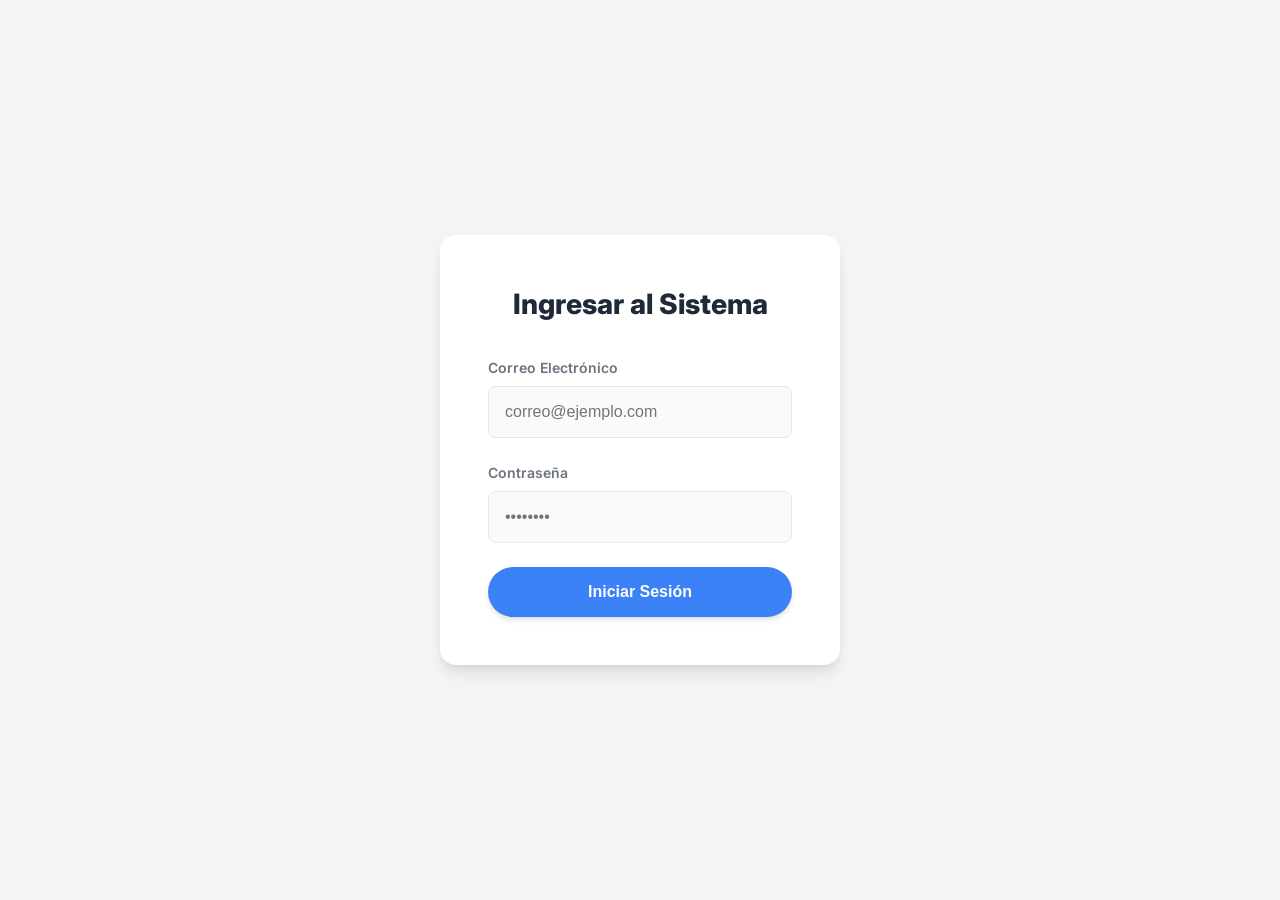
==== crm-swing-app/target/classes/public/index.html @ a5c7b8c0 "feat: initialize project structure with core UI styles, layout, and base application files" ====
<!DOCTYPE html>
<html lang="es">
<head>
    <meta charset="UTF-8">
    <meta name="viewport" content="width=device-width, initial-scale=1.0">
    <title>CRM Flota - Web</title>
    <link rel="stylesheet" href="styles.css">
    <link href="https://fonts.googleapis.com/css2?family=Inter:wght@400;600;800&display=swap" rel="stylesheet">
</head>
<body>

    <!-- Pantalla de Login -->
    <div id="login-screen">
        <div class="login-card">
            <h2>Ingresar al Sistema</h2>
            <form id="login-form">
                <div class="form-group">
                    <label for="email">Correo Electrónico</label>
                    <input type="email" id="email" required placeholder="correo@ejemplo.com">
                    <div class="error-text" id="email-error">El correo es obligatorio</div>
                </div>
                <div class="form-group">
                    <label for="password">Contraseña</label>
                    <input type="password" id="password" required placeholder="••••••••">
                    <div class="error-text" id="password-error">La contraseña es obligatoria</div>
                </div>
                <div class="error-text" id="auth-error" style="margin-bottom: 1rem; text-align: center; font-weight: bold;"></div>
                <button type="submit" class="btn-primary">Iniciar Sesión</button>
            </form>
        </div>
    </div>

    <!-- App Principal (Oculta hasta login) -->
    <div id="app" class="hidden">
        
        <!-- Barra Lateral -->
        <aside class="sidebar">
            <div class="sidebar-brand">CRM Flota</div>
            
            <button class="nav-item active" data-target="dashboard-view">
                <svg xmlns="http://www.w3.org/2000/svg" viewBox="0 0 24 24" fill="none" stroke="currentColor" stroke-width="2" stroke-linecap="round" stroke-linejoin="round"><path d="M3 9l9-7 9 7v11a2 2 0 0 1-2 2H5a2 2 0 0 1-2-2z"></path><polyline points="9 22 9 12 15 12 15 22"></polyline></svg>
                Dashboard
            </button>
            <button class="nav-item" data-target="conductores-view">
                <svg xmlns="http://www.w3.org/2000/svg" viewBox="0 0 24 24" fill="none" stroke="currentColor" stroke-width="2" stroke-linecap="round" stroke-linejoin="round"><path d="M17 21v-2a4 4 0 0 0-4-4H5a4 4 0 0 0-4 4v2"></path><circle cx="9" cy="7" r="4"></circle><path d="M23 21v-2a4 4 0 0 0-3-3.87"></path><path d="M16 3.13a4 4 0 0 1 0 7.75"></path></svg>
                Conductores
            </button>
            <button class="nav-item" data-target="vehiculos-view">
                <svg xmlns="http://www.w3.org/2000/svg" viewBox="0 0 24 24" fill="none" stroke="currentColor" stroke-width="2" stroke-linecap="round" stroke-linejoin="round"><path d="M14 16H9m10 0h3v-3.15a1 1 0 0 0-.84-.99L16 11l-2.7-3.6a2 2 0 0 0-1.6-.8H5a2 2 0 0 0-2 2v7.55a1 1 0 0 0 .84.99L5 16"></path><circle cx="7" cy="16" r="2"></circle><circle cx="16" cy="16" r="2"></circle></svg>
                Vehículos
            </button>
            <button class="nav-item" data-target="asignaciones-view">
                <svg xmlns="http://www.w3.org/2000/svg" viewBox="0 0 24 24" fill="none" stroke="currentColor" stroke-width="2" stroke-linecap="round" stroke-linejoin="round"><path d="M16 4h2a2 2 0 0 1 2 2v14a2 2 0 0 1-2 2H6a2 2 0 0 1-2-2V6a2 2 0 0 1 2-2h2"></path><rect x="8" y="2" width="8" height="4" rx="1" ry="1"></rect></svg>
                Asignaciones
            </button>
            <button class="nav-item" data-target="mantenimientos-view">
                <svg xmlns="http://www.w3.org/2000/svg" viewBox="0 0 24 24" fill="none" stroke="currentColor" stroke-width="2" stroke-linecap="round" stroke-linejoin="round"><path d="M14.7 6.3a1 1 0 0 0 0 1.4l1.6 1.6a1 1 0 0 0 1.4 0l3.77-3.77a6 6 0 0 1-7.94 7.94l-6.91 6.91a2.12 2.12 0 0 1-3-3l6.91-6.91a6 6 0 0 1 7.94-7.94l-3.76 3.76z"></path></svg>
                Mantenimientos
            </button>
            <button class="nav-item" data-target="usuarios-view">
                <svg xmlns="http://www.w3.org/2000/svg" viewBox="0 0 24 24" fill="none" stroke="currentColor" stroke-width="2" stroke-linecap="round" stroke-linejoin="round"><path d="M17 21v-2a4 4 0 0 0-4-4H5a4 4 0 0 0-4 4v2"></path><circle cx="9" cy="7" r="4"></circle></svg>
                Usuarios
            </button>
            <div style="flex:1"></div>
            <button class="nav-item" id="logout-btn" style="color: var(--danger-color)">
                Cerrar Sesión
            </button>
        </aside>

        <!-- Contenido Principal -->
        <main class="main-content">
            <header class="header">
                <h1 id="view-title">Dashboard</h1>
            </header>

            <!-- Vistas -->
            <div id="dashboard-view" class="view">
                <div class="stats-grid">
                    <div class="stat-card">
                        <div class="stat-title">Asignaciones Activas</div>
                        <div class="stat-value" id="stat-asignaciones">0</div>
                    </div>
                    <div class="stat-card">
                        <div class="stat-title">Costos Mantenimiento</div>
                        <div class="stat-value" id="stat-costos">$0.00</div>
                    </div>
                </div>
            </div>

            <div id="conductores-view" class="view hidden">
                <div class="card">
                    <div class="table-container">
                        <table>
                            <thead>
                                <tr>
                                    <th>ID</th>
                                    <th>Nombre</th>
                                    <th>Cédula</th>
                                    <th>Teléfono</th>
                                    <th>Licencia</th>
                                    <th>Estado</th>
                                </tr>
                            </thead>
                            <tbody id="tabla-conductores"></tbody>
                        </table>
                    </div>
                </div>
            </div>

            <div id="vehiculos-view" class="view hidden">
                <div class="card">
                    <div class="table-container">
                        <table>
                            <thead>
                                <tr>
                                    <th>Placa</th>
                                    <th>Marca</th>
                                    <th>Modelo</th>
                                    <th>Tipo</th>
                                    <th>Estado</th>
                                </tr>
                            </thead>
                            <tbody id="tabla-vehiculos"></tbody>
                        </table>
                    </div>
                </div>
            </div>

            <div id="asignaciones-view" class="view hidden">
                <div class="card">
                    <div class="table-container">
                        <table>
                            <thead>
                                <tr>
                                    <th>ID</th>
                                    <th>Conductor ID</th>
                                    <th>Vehículo ID</th>
                                    <th>Fecha Asignación</th>
                                    <th>Estado</th>
                                </tr>
                            </thead>
                            <tbody id="tabla-asignaciones"></tbody>
                        </table>
                    </div>
                </div>
            </div>

            <div id="mantenimientos-view" class="view hidden">
                <div class="card">
                    <div class="table-container">
                        <table>
                            <thead>
                                <tr>
                                    <th>ID</th>
                                    <th>Vehículo ID</th>
                                    <th>Tipo</th>
                                    <th>Costo</th>
                                    <th>Estado</th>
                                </tr>
                            </thead>
                            <tbody id="tabla-mantenimientos"></tbody>
                        </table>
                    </div>
                </div>
            </div>

            <div id="usuarios-view" class="view hidden">
                <div class="card">
                    <div class="table-container">
                        <table>
                            <thead>
                                <tr>
                                    <th>ID</th>
                                    <th>Email</th>
                                    <th>Estado</th>
                                </tr>
                            </thead>
                            <tbody id="tabla-usuarios"></tbody>
                        </table>
                    </div>
                </div>
            </div>

        </main>
    </div>

    <script src="app.js"></script>
</body>
</html>
---- crm-swing-app/target/classes/public/styles.css ----
:root {
  --bg-color: #f3f4f6; /* Gray 100 */
  --surface-color: #ffffff;
  --primary-color: #3b82f6; /* Blue 500 */
  --primary-hover: #2563eb; /* Blue 600 */
  --text-main: #1f2937; /* Gray 800 */
  --text-muted: #6b7280; /* Gray 500 */
  --border-color: #e5e7eb; /* Gray 200 */
  --danger-color: #ef4444; /* Red 500 */
  --success-color: #10b981; /* Emerald 500 */
  
  --shadow-sm: 0 1px 2px 0 rgba(0, 0, 0, 0.05);
  --shadow-md: 0 4px 6px -1px rgba(0, 0, 0, 0.1), 0 2px 4px -1px rgba(0, 0, 0, 0.06);
  --shadow-lg: 0 10px 15px -3px rgba(0, 0, 0, 0.1), 0 4px 6px -2px rgba(0, 0, 0, 0.05);
  
  --radius-md: 0.5rem;
  --radius-lg: 1rem;
  --radius-full: 9999px;
}

* {
  box-sizing: border-box;
  margin: 0;
  padding: 0;
}

body {
  font-family: 'Inter', -apple-system, BlinkMacSystemFont, "Segoe UI", Roboto, Helvetica, Arial, sans-serif;
  background-color: var(--bg-color);
  color: var(--text-main);
  line-height: 1.5;
  height: 100vh;
  display: flex;
  overflow: hidden;
}

/* App Layout */
#app {
  display: flex;
  width: 100%;
  height: 100%;
}

/* Login Screen */
#login-screen {
  position: absolute;
  top: 0; left: 0; right: 0; bottom: 0;
  background: var(--bg-color);
  display: flex;
  justify-content: center;
  align-items: center;
  z-index: 100;
}

.login-card {
  background: var(--surface-color);
  padding: 3rem;
  border-radius: var(--radius-lg);
  box-shadow: var(--shadow-lg);
  width: 100%;
  max-width: 400px;
  text-align: center;
}

.login-card h2 {
  margin-bottom: 2rem;
  font-weight: 800;
  font-size: 1.75rem;
  color: var(--text-main);
}

.form-group {
  margin-bottom: 1.5rem;
  text-align: left;
}

.form-group label {
  display: block;
  font-size: 0.875rem;
  font-weight: 600;
  color: var(--text-muted);
  margin-bottom: 0.5rem;
}

.form-group input {
  width: 100%;
  padding: 1rem;
  border: 1px solid var(--border-color);
  border-radius: var(--radius-md);
  font-size: 1rem;
  transition: all 0.2s ease;
  background-color: #f9fafb;
}

.form-group input:focus {
  outline: none;
  border-color: var(--primary-color);
  box-shadow: 0 0 0 3px rgba(59, 130, 246, 0.2);
  background-color: #fff;
}

.error-text {
  color: var(--danger-color);
  font-size: 0.875rem;
  margin-top: 0.25rem;
  display: none;
}

/* Gordito Buttons */
button.btn-primary {
  width: 100%;
  background: var(--primary-color);
  color: white;
  border: none;
  padding: 1rem 2rem;
  font-size: 1rem;
  font-weight: 600;
  border-radius: var(--radius-full);
  cursor: pointer;
  transition: all 0.2s ease;
  box-shadow: var(--shadow-md);
}

button.btn-primary:hover {
  background: var(--primary-hover);
  transform: translateY(-2px);
  box-shadow: var(--shadow-lg);
}

button.btn-danger {
  background: var(--danger-color);
  color: white;
  border: none;
  padding: 0.5rem 1rem;
  border-radius: var(--radius-full);
  cursor: pointer;
  font-weight: 600;
}

/* Sidebar */
.sidebar {
  width: 260px;
  background: var(--surface-color);
  border-right: 1px solid var(--border-color);
  display: flex;
  flex-direction: column;
  padding: 1.5rem;
}

.sidebar-brand {
  font-size: 1.5rem;
  font-weight: 800;
  margin-bottom: 2rem;
  color: var(--primary-color);
  text-align: center;
}

.nav-item {
  display: flex;
  align-items: center;
  padding: 1rem 1.25rem;
  margin-bottom: 0.5rem;
  border-radius: var(--radius-md);
  color: var(--text-muted);
  text-decoration: none;
  font-weight: 600;
  cursor: pointer;
  transition: all 0.2s;
  border: none;
  background: transparent;
  width: 100%;
  text-align: left;
  font-size: 1rem;
}

.nav-item svg {
  margin-right: 1rem;
  width: 20px;
  height: 20px;
}

.nav-item:hover {
  background-color: #f3f4f6;
  color: var(--text-main);
}

.nav-item.active {
  background-color: #eff6ff; /* Blue 50 */
  color: var(--primary-color);
}

/* Main Content */
.main-content {
  flex: 1;
  padding: 2rem;
  overflow-y: auto;
  background-color: #f8fafc; /* Slate 50 */
}

.header {
  display: flex;
  justify-content: space-between;
  align-items: center;
  margin-bottom: 2rem;
}

.header h1 {
  font-size: 1.875rem;
  font-weight: 800;
}

/* Card */
.card {
  background: var(--surface-color);
  border-radius: var(--radius-lg);
  box-shadow: var(--shadow-sm);
  border: 1px solid var(--border-color);
  padding: 1.5rem;
  margin-bottom: 2rem;
}

/* Table */
.table-container {
  overflow-x: auto;
}

table {
  width: 100%;
  border-collapse: collapse;
}

th {
  text-align: left;
  padding: 1rem;
  font-weight: 600;
  color: var(--text-muted);
  border-bottom: 1px solid var(--border-color);
  background: #f9fafb;
}

td {
  padding: 1.25rem 1rem;
  border-bottom: 1px solid var(--border-color);
  color: var(--text-main);
}

tr:hover td {
  background-color: #f9fafb;
}

/* Dashboard Stats */
.stats-grid {
  display: grid;
  grid-template-columns: repeat(auto-fit, minmax(250px, 1fr));
  gap: 1.5rem;
  margin-bottom: 2rem;
}

.stat-card {
  background: var(--surface-color);
  padding: 1.5rem;
  border-radius: var(--radius-lg);
  box-shadow: var(--shadow-sm);
  border: 1px solid var(--border-color);
}

.stat-title {
  color: var(--text-muted);
  font-size: 0.875rem;
  font-weight: 600;
  margin-bottom: 0.5rem;
}

.stat-value {
  font-size: 2rem;
  font-weight: 800;
  color: var(--text-main);
}

.hidden {
  display: none !important;
}
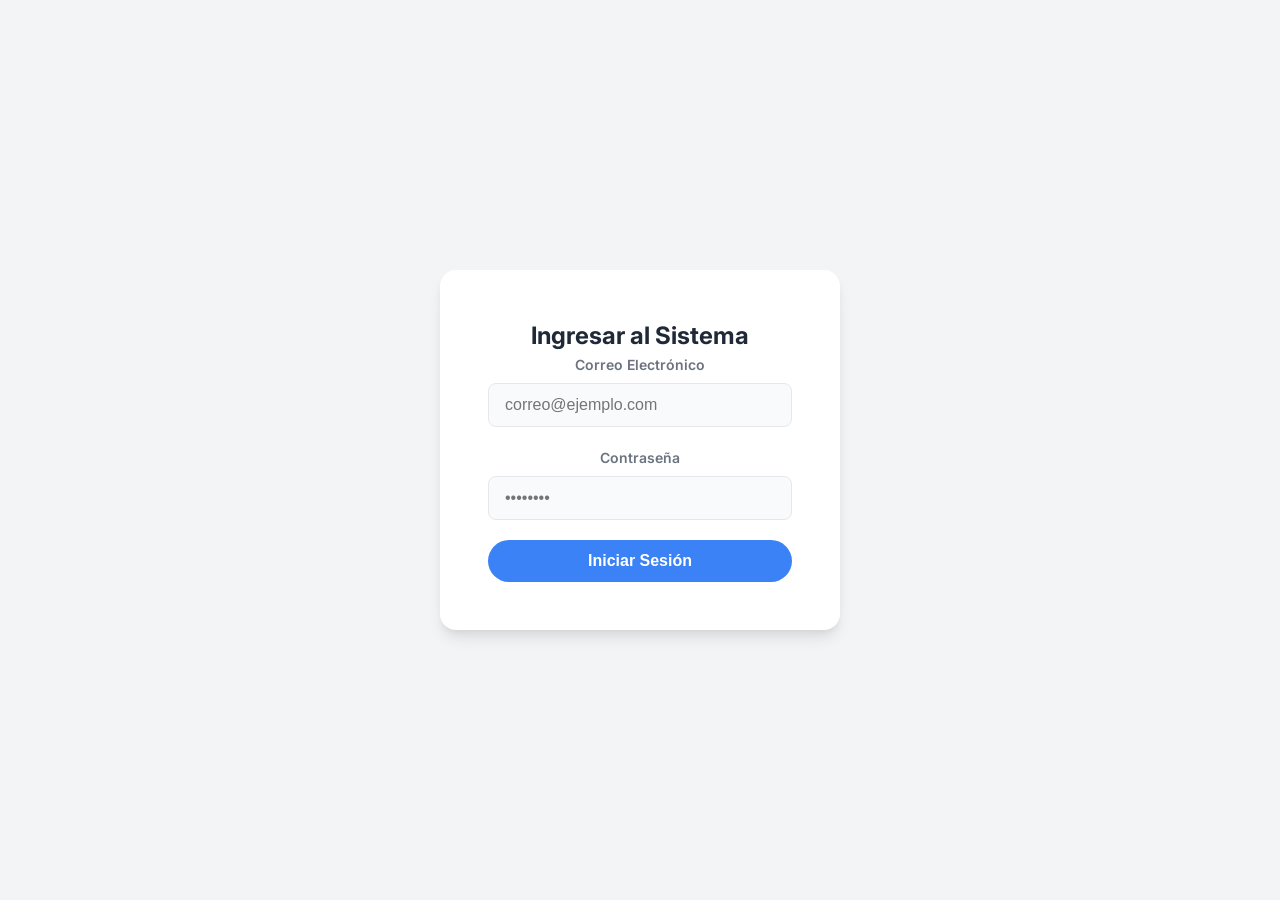
==== commit b6c25eb7: "feat: implement initial CRM fleet management database schema, core DAO layers, and user login fronte" ====
--- a/crm-swing-app/target/classes/public/index.html
+++ b/crm-swing-app/target/classes/public/index.html
@@ -7,7 +7,7 @@
     <link rel="stylesheet" href="styles.css">
     <link href="https://fonts.googleapis.com/css2?family=Inter:wght@400;600;800&display=swap" rel="stylesheet">
 </head>
-<body>
+<body data-theme="light">
 
     <!-- Pantalla de Login -->
     <div id="login-screen">
@@ -25,7 +25,7 @@
                     <div class="error-text" id="password-error">La contraseña es obligatoria</div>
                 </div>
                 <div class="error-text" id="auth-error" style="margin-bottom: 1rem; text-align: center; font-weight: bold;"></div>
-                <button type="submit" class="btn-primary">Iniciar Sesión</button>
+                <button type="submit" class="btn-primary" style="width:100%">Iniciar Sesión</button>
             </form>
         </div>
     </div>
@@ -61,127 +61,215 @@
                 <svg xmlns="http://www.w3.org/2000/svg" viewBox="0 0 24 24" fill="none" stroke="currentColor" stroke-width="2" stroke-linecap="round" stroke-linejoin="round"><path d="M17 21v-2a4 4 0 0 0-4-4H5a4 4 0 0 0-4 4v2"></path><circle cx="9" cy="7" r="4"></circle></svg>
                 Usuarios
             </button>
-            <div style="flex:1"></div>
-            <button class="nav-item" id="logout-btn" style="color: var(--danger-color)">
-                Cerrar Sesión
-            </button>
         </aside>
 
-        <!-- Contenido Principal -->
-        <main class="main-content">
-            <header class="header">
-                <h1 id="view-title">Dashboard</h1>
+        <!-- Wrapper Principal -->
+        <div class="main-wrapper">
+            
+            <!-- Barra Superior (Header) -->
+            <header class="topbar">
+                <div class="search-container">
+                    <svg class="search-icon" xmlns="http://www.w3.org/2000/svg" viewBox="0 0 24 24" fill="none" stroke="currentColor" stroke-width="2"><circle cx="11" cy="11" r="8"></circle><line x1="21" y1="21" x2="16.65" y2="16.65"></line></svg>
+                    <input type="text" id="global-search" class="search-input" placeholder="Buscar conductores, vehículos, usuarios..." autocomplete="off">
+                    <div id="search-results" class="search-results"></div>
+                </div>
+                
+                <div class="topbar-actions">
+                    <button class="theme-toggle" id="theme-toggle" title="Cambiar Tema">
+                        <svg id="moon-icon" xmlns="http://www.w3.org/2000/svg" width="24" height="24" viewBox="0 0 24 24" fill="none" stroke="currentColor" stroke-width="2" stroke-linecap="round" stroke-linejoin="round"><path d="M21 12.79A9 9 0 1 1 11.21 3 7 7 0 0 0 21 12.79z"></path></svg>
+                        <svg id="sun-icon" class="hidden" xmlns="http://www.w3.org/2000/svg" width="24" height="24" viewBox="0 0 24 24" fill="none" stroke="currentColor" stroke-width="2" stroke-linecap="round" stroke-linejoin="round"><circle cx="12" cy="12" r="5"></circle><line x1="12" y1="1" x2="12" y2="3"></line><line x1="12" y1="21" x2="12" y2="23"></line><line x1="4.22" y1="4.22" x2="5.64" y2="5.64"></line><line x1="18.36" y1="18.36" x2="19.78" y2="19.78"></line><line x1="1" y1="12" x2="3" y2="12"></line><line x1="21" y1="12" x2="23" y2="12"></line><line x1="4.22" y1="19.78" x2="5.64" y2="18.36"></line><line x1="18.36" y1="5.64" x2="19.78" y2="4.22"></line></svg>
+                    </button>
+                    
+                    <div class="user-menu-container">
+                        <button class="user-profile-btn" id="user-menu-btn">
+                            <span id="topbar-username">Usuario</span>
+                            <div class="user-avatar" id="topbar-avatar">U</div>
+                        </button>
+                        <div class="user-dropdown" id="user-dropdown">
+                            <button class="dropdown-item" id="btn-mi-perfil">Mi Perfil</button>
+                            <button class="dropdown-item text-danger" id="logout-btn">Cerrar Sesión</button>
+                        </div>
+                    </div>
+                </div>
             </header>
 
-            <!-- Vistas -->
-            <div id="dashboard-view" class="view">
-                <div class="stats-grid">
-                    <div class="stat-card">
-                        <div class="stat-title">Asignaciones Activas</div>
-                        <div class="stat-value" id="stat-asignaciones">0</div>
-                    </div>
-                    <div class="stat-card">
-                        <div class="stat-title">Costos Mantenimiento</div>
-                        <div class="stat-value" id="stat-costos">$0.00</div>
-                    </div>
-                </div>
+            <!-- Contenido Dinámico -->
+            <main class="main-content">
+                
+                <!-- Vistas -->
+                <div id="dashboard-view" class="view">
+                    <header class="header">
+                        <h1 id="view-title">Dashboard</h1>
+                    </header>
+                    <div class="stats-grid">
+                        <div class="stat-card">
+                            <div class="stat-title">Asignaciones Activas</div>
+                            <div class="stat-value" id="stat-asignaciones">0</div>
+                        </div>
+                        <div class="stat-card">
+                            <div class="stat-title">Costos Mantenimiento</div>
+                            <div class="stat-value" id="stat-costos">$0.00</div>
+                        </div>
+                    </div>
+                </div>
+
+                <div id="conductores-view" class="view hidden">
+                    <header class="header">
+                        <h1>Conductores</h1>
+                        <button class="btn-primary" onclick="openModal('conductor')">Nuevo Conductor</button>
+                    </header>
+                    <div class="card">
+                        <div class="table-container">
+                            <table>
+                                <thead>
+                                    <tr>
+                                        <th>ID</th>
+                                        <th>Nombre</th>
+                                        <th>Cédula</th>
+                                        <th>Teléfono</th>
+                                        <th>Licencia</th>
+                                        <th>Estado</th>
+                                    </tr>
+                                </thead>
+                                <tbody id="tabla-conductores"></tbody>
+                            </table>
+                        </div>
+                    </div>
+                </div>
+
+                <div id="vehiculos-view" class="view hidden">
+                    <header class="header">
+                        <h1>Vehículos</h1>
+                        <button class="btn-primary" onclick="openModal('vehiculo')">Nuevo Vehículo</button>
+                    </header>
+                    <div class="card">
+                        <div class="table-container">
+                            <table>
+                                <thead>
+                                    <tr>
+                                        <th>Placa</th>
+                                        <th>Marca</th>
+                                        <th>Modelo</th>
+                                        <th>Tipo</th>
+                                        <th>Estado</th>
+                                    </tr>
+                                </thead>
+                                <tbody id="tabla-vehiculos"></tbody>
+                            </table>
+                        </div>
+                    </div>
+                </div>
+
+                <div id="asignaciones-view" class="view hidden">
+                    <header class="header">
+                        <h1>Asignaciones</h1>
+                        <button class="btn-primary" onclick="openModal('asignacion')">Nueva Asignación</button>
+                    </header>
+                    <div class="card">
+                        <div class="table-container">
+                            <table>
+                                <thead>
+                                    <tr>
+                                        <th>ID</th>
+                                        <th>Conductor</th>
+                                        <th>Vehículo</th>
+                                        <th>Fecha Asignación</th>
+                                        <th>Estado</th>
+                                    </tr>
+                                </thead>
+                                <tbody id="tabla-asignaciones"></tbody>
+                            </table>
+                        </div>
+                    </div>
+                </div>
+
+                <div id="mantenimientos-view" class="view hidden">
+                    <header class="header">
+                        <h1>Mantenimientos</h1>
+                        <button class="btn-primary" onclick="openModal('mantenimiento')">Nuevo Mantenimiento</button>
+                    </header>
+                    <div class="card">
+                        <div class="table-container">
+                            <table>
+                                <thead>
+                                    <tr>
+                                        <th>ID</th>
+                                        <th>Vehículo</th>
+                                        <th>Tipo</th>
+                                        <th>Costo</th>
+                                        <th>Estado</th>
+                                    </tr>
+                                </thead>
+                                <tbody id="tabla-mantenimientos"></tbody>
+                            </table>
+                        </div>
+                    </div>
+                </div>
+
+                <div id="usuarios-view" class="view hidden">
+                    <header class="header">
+                        <h1>Usuarios del Sistema</h1>
+                        <button class="btn-primary" onclick="openModal('usuario')">Nuevo Usuario</button>
+                    </header>
+                    <div class="user-grid" id="grid-usuarios">
+                        <!-- Tarjetas inyectadas por JS -->
+                    </div>
+                </div>
+
+                <div id="perfil-view" class="view hidden">
+                    <header class="header">
+                        <h1>Mi Perfil</h1>
+                    </header>
+                    <div class="card" style="max-width: 600px;">
+                        <form id="perfil-form">
+                            <div class="form-group">
+                                <label>Nombre</label>
+                                <input type="text" id="perfil-nombre" required>
+                            </div>
+                            <div class="form-group">
+                                <label>Correo Electrónico</label>
+                                <input type="email" id="perfil-email" required>
+                            </div>
+                            <hr style="margin: 2rem 0; border: none; border-top: 1px solid var(--border-color);">
+                            <h3>Cambiar Contraseña</h3>
+                            <p style="font-size: 0.875rem; color: var(--text-muted); margin-bottom: 1rem;">Deje los campos en blanco si no desea cambiar su contraseña.</p>
+                            
+                            <div class="form-group">
+                                <label>Nueva Contraseña</label>
+                                <input type="password" id="perfil-pass1">
+                            </div>
+                            <div class="form-group">
+                                <label>Confirmar Contraseña</label>
+                                <input type="password" id="perfil-pass2">
+                                <div class="error-text" id="perfil-pass-error">Las contraseñas no coinciden</div>
+                            </div>
+                            <button type="submit" class="btn-primary">Guardar Cambios</button>
+                        </form>
+                    </div>
+                </div>
+
+            </main>
+        </div>
+    </div>
+
+    <!-- Modal CRUD Genérico -->
+    <div class="modal-overlay" id="crud-modal">
+        <div class="modal">
+            <div class="modal-header">
+                <h2 id="modal-title">Detalle</h2>
+                <button class="close-modal" onclick="closeModal()">&times;</button>
             </div>
-
-            <div id="conductores-view" class="view hidden">
-                <div class="card">
-                    <div class="table-container">
-                        <table>
-                            <thead>
-                                <tr>
-                                    <th>ID</th>
-                                    <th>Nombre</th>
-                                    <th>Cédula</th>
-                                    <th>Teléfono</th>
-                                    <th>Licencia</th>
-                                    <th>Estado</th>
-                                </tr>
-                            </thead>
-                            <tbody id="tabla-conductores"></tbody>
-                        </table>
-                    </div>
-                </div>
+            <div class="modal-body">
+                <form id="crud-form">
+                    <div id="modal-form-content"></div>
+                </form>
             </div>
-
-            <div id="vehiculos-view" class="view hidden">
-                <div class="card">
-                    <div class="table-container">
-                        <table>
-                            <thead>
-                                <tr>
-                                    <th>Placa</th>
-                                    <th>Marca</th>
-                                    <th>Modelo</th>
-                                    <th>Tipo</th>
-                                    <th>Estado</th>
-                                </tr>
-                            </thead>
-                            <tbody id="tabla-vehiculos"></tbody>
-                        </table>
-                    </div>
-                </div>
+            <div class="modal-footer">
+                <button class="btn-danger hidden" id="modal-btn-delete" type="button">Eliminar</button>
+                <button class="btn-secondary" id="modal-btn-edit" type="button">Editar</button>
+                <button class="btn-primary hidden" id="modal-btn-save" type="button" onclick="submitCrudForm()">Guardar</button>
             </div>
-
-            <div id="asignaciones-view" class="view hidden">
-                <div class="card">
-                    <div class="table-container">
-                        <table>
-                            <thead>
-                                <tr>
-                                    <th>ID</th>
-                                    <th>Conductor ID</th>
-                                    <th>Vehículo ID</th>
-                                    <th>Fecha Asignación</th>
-                                    <th>Estado</th>
-                                </tr>
-                            </thead>
-                            <tbody id="tabla-asignaciones"></tbody>
-                        </table>
-                    </div>
-                </div>
-            </div>
-
-            <div id="mantenimientos-view" class="view hidden">
-                <div class="card">
-                    <div class="table-container">
-                        <table>
-                            <thead>
-                                <tr>
-                                    <th>ID</th>
-                                    <th>Vehículo ID</th>
-                                    <th>Tipo</th>
-                                    <th>Costo</th>
-                                    <th>Estado</th>
-                                </tr>
-                            </thead>
-                            <tbody id="tabla-mantenimientos"></tbody>
-                        </table>
-                    </div>
-                </div>
-            </div>
-
-            <div id="usuarios-view" class="view hidden">
-                <div class="card">
-                    <div class="table-container">
-                        <table>
-                            <thead>
-                                <tr>
-                                    <th>ID</th>
-                                    <th>Email</th>
-                                    <th>Estado</th>
-                                </tr>
-                            </thead>
-                            <tbody id="tabla-usuarios"></tbody>
-                        </table>
-                    </div>
-                </div>
-            </div>
-
-        </main>
+        </div>
     </div>
 
     <script src="app.js"></script>
--- a/crm-swing-app/target/classes/public/styles.css
+++ b/crm-swing-app/target/classes/public/styles.css
@@ -1,6 +1,8 @@
 :root {
+  /* LIGHT THEME VARIABLES */
   --bg-color: #f3f4f6; /* Gray 100 */
   --surface-color: #ffffff;
+  --surface-hover: #f9fafb;
   --primary-color: #3b82f6; /* Blue 500 */
   --primary-hover: #2563eb; /* Blue 600 */
   --text-main: #1f2937; /* Gray 800 */
@@ -8,6 +10,7 @@
   --border-color: #e5e7eb; /* Gray 200 */
   --danger-color: #ef4444; /* Red 500 */
   --success-color: #10b981; /* Emerald 500 */
+  --input-bg: #f9fafb;
   
   --shadow-sm: 0 1px 2px 0 rgba(0, 0, 0, 0.05);
   --shadow-md: 0 4px 6px -1px rgba(0, 0, 0, 0.1), 0 2px 4px -1px rgba(0, 0, 0, 0.06);
@@ -18,6 +21,19 @@
   --radius-full: 9999px;
 }
 
+[data-theme="dark"] {
+  /* DARK THEME VARIABLES */
+  --bg-color: #0f172a; /* Slate 900 */
+  --surface-color: #1e293b; /* Slate 800 */
+  --surface-hover: #334155; /* Slate 700 */
+  --primary-color: #60a5fa; /* Blue 400 */
+  --primary-hover: #93c5fd; /* Blue 300 */
+  --text-main: #f8fafc; /* Slate 50 */
+  --text-muted: #94a3b8; /* Slate 400 */
+  --border-color: #334155; /* Slate 700 */
+  --input-bg: #0f172a;
+}
+
 * {
   box-sizing: border-box;
   margin: 0;
@@ -32,6 +48,7 @@
   height: 100vh;
   display: flex;
   overflow: hidden;
+  transition: background-color 0.3s, color 0.3s;
 }
 
 /* App Layout */
@@ -39,6 +56,439 @@
   display: flex;
   width: 100%;
   height: 100%;
+}
+
+/* Sidebar */
+.sidebar {
+  width: 260px;
+  background: var(--surface-color);
+  border-right: 1px solid var(--border-color);
+  display: flex;
+  flex-direction: column;
+  padding: 1.5rem;
+  transition: background-color 0.3s, border-color 0.3s;
+}
+
+.sidebar-brand {
+  font-size: 1.5rem;
+  font-weight: 800;
+  margin-bottom: 2rem;
+  color: var(--primary-color);
+  text-align: center;
+}
+
+.nav-item {
+  display: flex;
+  align-items: center;
+  padding: 1rem 1.25rem;
+  margin-bottom: 0.5rem;
+  border-radius: var(--radius-md);
+  color: var(--text-muted);
+  text-decoration: none;
+  font-weight: 600;
+  cursor: pointer;
+  transition: all 0.2s;
+  border: none;
+  background: transparent;
+  width: 100%;
+  text-align: left;
+  font-size: 1rem;
+}
+
+.nav-item svg {
+  margin-right: 1rem;
+  width: 20px;
+  height: 20px;
+}
+
+.nav-item:hover {
+  background-color: var(--surface-hover);
+  color: var(--text-main);
+}
+
+.nav-item.active {
+  background-color: rgba(59, 130, 246, 0.1);
+  color: var(--primary-color);
+}
+
+/* Main Content Area */
+.main-wrapper {
+  flex: 1;
+  display: flex;
+  flex-direction: column;
+  overflow: hidden;
+}
+
+/* Top Header */
+.topbar {
+  height: 70px;
+  background: var(--surface-color);
+  border-bottom: 1px solid var(--border-color);
+  display: flex;
+  align-items: center;
+  justify-content: space-between;
+  padding: 0 2rem;
+  transition: background-color 0.3s, border-color 0.3s;
+}
+
+.search-container {
+  position: relative;
+  width: 300px;
+}
+
+.search-input {
+  width: 100%;
+  padding: 0.75rem 1rem 0.75rem 2.5rem;
+  border: 1px solid var(--border-color);
+  border-radius: var(--radius-full);
+  background: var(--input-bg);
+  color: var(--text-main);
+  outline: none;
+  transition: border-color 0.2s;
+}
+
+.search-input:focus {
+  border-color: var(--primary-color);
+}
+
+.search-icon {
+  position: absolute;
+  left: 0.75rem;
+  top: 50%;
+  transform: translateY(-50%);
+  color: var(--text-muted);
+  width: 18px;
+  height: 18px;
+}
+
+/* Search Dropdown */
+.search-results {
+  position: absolute;
+  top: 100%;
+  left: 0;
+  right: 0;
+  background: var(--surface-color);
+  border: 1px solid var(--border-color);
+  border-radius: var(--radius-md);
+  margin-top: 0.5rem;
+  box-shadow: var(--shadow-lg);
+  max-height: 300px;
+  overflow-y: auto;
+  z-index: 50;
+  display: none;
+}
+
+.search-result-item {
+  padding: 0.75rem 1rem;
+  border-bottom: 1px solid var(--border-color);
+  cursor: pointer;
+}
+.search-result-item:hover {
+  background: var(--surface-hover);
+}
+.search-result-title {
+  font-weight: 600;
+  color: var(--text-main);
+}
+.search-result-subtitle {
+  font-size: 0.8rem;
+  color: var(--text-muted);
+}
+.search-result-type {
+  font-size: 0.7rem;
+  background: var(--primary-color);
+  color: white;
+  padding: 2px 6px;
+  border-radius: 4px;
+  float: right;
+}
+
+/* Topbar Actions */
+.topbar-actions {
+  display: flex;
+  align-items: center;
+  gap: 1.5rem;
+}
+
+.theme-toggle {
+  background: transparent;
+  border: none;
+  color: var(--text-muted);
+  cursor: pointer;
+  display: flex;
+  align-items: center;
+}
+.theme-toggle:hover { color: var(--text-main); }
+
+/* User Dropdown */
+.user-menu-container {
+  position: relative;
+}
+
+.user-profile-btn {
+  display: flex;
+  align-items: center;
+  gap: 0.5rem;
+  background: transparent;
+  border: none;
+  cursor: pointer;
+  color: var(--text-main);
+  font-weight: 600;
+}
+
+.user-avatar {
+  width: 35px;
+  height: 35px;
+  border-radius: 50%;
+  background: var(--primary-color);
+  color: white;
+  display: flex;
+  align-items: center;
+  justify-content: center;
+  font-weight: bold;
+}
+
+.user-dropdown {
+  position: absolute;
+  right: 0;
+  top: 100%;
+  background: var(--surface-color);
+  border: 1px solid var(--border-color);
+  border-radius: var(--radius-md);
+  box-shadow: var(--shadow-lg);
+  margin-top: 0.5rem;
+  min-width: 150px;
+  display: none;
+  z-index: 50;
+  overflow: hidden;
+}
+
+.user-dropdown.show {
+  display: block;
+}
+
+.dropdown-item {
+  display: block;
+  width: 100%;
+  padding: 0.75rem 1rem;
+  text-align: left;
+  background: transparent;
+  border: none;
+  border-bottom: 1px solid var(--border-color);
+  cursor: pointer;
+  color: var(--text-main);
+  transition: background 0.2s;
+}
+.dropdown-item:last-child { border-bottom: none; }
+.dropdown-item:hover { background: var(--surface-hover); }
+.dropdown-item.text-danger { color: var(--danger-color); }
+
+/* Main Content Views */
+.main-content {
+  flex: 1;
+  padding: 2rem;
+  overflow-y: auto;
+  background-color: var(--bg-color);
+  transition: background-color 0.3s;
+}
+
+.header {
+  display: flex;
+  justify-content: space-between;
+  align-items: center;
+  margin-bottom: 2rem;
+}
+
+.header h1 {
+  font-size: 1.875rem;
+  font-weight: 800;
+}
+
+/* Card */
+.card {
+  background: var(--surface-color);
+  border-radius: var(--radius-lg);
+  box-shadow: var(--shadow-sm);
+  border: 1px solid var(--border-color);
+  padding: 1.5rem;
+  margin-bottom: 2rem;
+  transition: background-color 0.3s, border-color 0.3s;
+}
+
+/* Table */
+.table-container { overflow-x: auto; }
+table { width: 100%; border-collapse: collapse; }
+th {
+  text-align: left;
+  padding: 1rem;
+  font-weight: 600;
+  color: var(--text-muted);
+  border-bottom: 1px solid var(--border-color);
+  background: var(--surface-hover);
+}
+td {
+  padding: 1.25rem 1rem;
+  border-bottom: 1px solid var(--border-color);
+  color: var(--text-main);
+  cursor: pointer;
+}
+tr:hover td { background-color: var(--surface-hover); }
+
+/* Grid Cards (Usuarios) */
+.user-grid {
+  display: grid;
+  grid-template-columns: repeat(auto-fill, minmax(280px, 1fr));
+  gap: 1.5rem;
+}
+
+.user-card {
+  background: var(--surface-color);
+  border: 1px solid var(--border-color);
+  border-radius: var(--radius-lg);
+  padding: 1.5rem;
+  display: flex;
+  flex-direction: column;
+  align-items: center;
+  box-shadow: var(--shadow-sm);
+  transition: transform 0.2s, box-shadow 0.2s;
+  cursor: pointer;
+}
+.user-card:hover {
+  transform: translateY(-5px);
+  box-shadow: var(--shadow-md);
+}
+.user-card-avatar {
+  width: 60px; height: 60px;
+  border-radius: 50%;
+  background: var(--primary-color);
+  color: white;
+  display: flex; align-items: center; justify-content: center;
+  font-size: 1.5rem; font-weight: bold;
+  margin-bottom: 1rem;
+}
+.user-card-name { font-weight: 800; font-size: 1.1rem; color: var(--text-main); margin-bottom: 0.25rem;}
+.user-card-email { font-size: 0.875rem; color: var(--text-muted); margin-bottom: 1rem; }
+.user-card-status {
+  padding: 0.25rem 0.75rem;
+  border-radius: var(--radius-full);
+  font-size: 0.75rem; font-weight: 600;
+}
+.status-active { background: rgba(16, 185, 129, 0.1); color: var(--success-color); }
+.status-inactive { background: rgba(239, 68, 68, 0.1); color: var(--danger-color); }
+
+/* Modal Styles */
+.modal-overlay {
+  position: fixed;
+  top: 0; left: 0; right: 0; bottom: 0;
+  background: rgba(0, 0, 0, 0.5);
+  display: flex;
+  align-items: center;
+  justify-content: center;
+  z-index: 1000;
+  opacity: 0; pointer-events: none;
+  transition: opacity 0.3s ease;
+}
+.modal-overlay.show { opacity: 1; pointer-events: auto; }
+
+.modal {
+  background: var(--surface-color);
+  width: 100%; max-width: 500px;
+  border-radius: var(--radius-lg);
+  box-shadow: var(--shadow-lg);
+  transform: translateY(20px);
+  transition: transform 0.3s ease;
+  display: flex; flex-direction: column;
+  max-height: 90vh;
+}
+.modal-overlay.show .modal { transform: translateY(0); }
+
+.modal-header {
+  padding: 1.5rem;
+  border-bottom: 1px solid var(--border-color);
+  display: flex; justify-content: space-between; align-items: center;
+}
+.modal-header h2 { font-size: 1.25rem; font-weight: 800; color: var(--text-main); }
+.close-modal { background: none; border: none; font-size: 1.5rem; color: var(--text-muted); cursor: pointer; }
+
+.modal-body {
+  padding: 1.5rem;
+  overflow-y: auto;
+}
+
+.modal-footer {
+  padding: 1.5rem;
+  border-top: 1px solid var(--border-color);
+  display: flex; justify-content: flex-end; gap: 1rem;
+}
+
+/* Forms in Modal */
+.form-group { margin-bottom: 1.25rem; }
+.form-group label { display: block; font-size: 0.875rem; font-weight: 600; color: var(--text-muted); margin-bottom: 0.5rem; }
+.form-group input, .form-group select, .form-group textarea {
+  width: 100%; padding: 0.75rem 1rem;
+  border: 1px solid var(--border-color);
+  border-radius: var(--radius-md);
+  font-size: 1rem; background-color: var(--input-bg); color: var(--text-main);
+  transition: all 0.2s ease;
+}
+.form-group input:focus, .form-group select:focus {
+  outline: none; border-color: var(--primary-color);
+}
+.form-group input:disabled, .form-group select:disabled {
+  opacity: 0.7; background-color: var(--bg-color); cursor: not-allowed;
+}
+
+/* Buttons */
+.btn-primary {
+  background: var(--primary-color); color: white; border: none;
+  padding: 0.75rem 1.5rem; font-size: 1rem; font-weight: 600;
+  border-radius: var(--radius-full); cursor: pointer; transition: all 0.2s ease;
+}
+.btn-primary:hover { background: var(--primary-hover); transform: translateY(-1px); }
+
+.btn-secondary {
+  background: var(--surface-hover); color: var(--text-main); border: 1px solid var(--border-color);
+  padding: 0.75rem 1.5rem; font-size: 1rem; font-weight: 600;
+  border-radius: var(--radius-full); cursor: pointer; transition: all 0.2s ease;
+}
+.btn-secondary:hover { background: var(--border-color); }
+
+.btn-danger {
+  background: var(--danger-color); color: white; border: none;
+  padding: 0.75rem 1.5rem; font-size: 1rem; font-weight: 600;
+  border-radius: var(--radius-full); cursor: pointer; transition: all 0.2s ease;
+}
+.btn-danger:hover { opacity: 0.9; }
+
+.hidden { display: none !important; }
+
+/* Dashboard Stats */
+.stats-grid {
+  display: grid;
+  grid-template-columns: repeat(auto-fit, minmax(250px, 1fr));
+  gap: 1.5rem;
+  margin-bottom: 2rem;
+}
+
+.stat-card {
+  background: var(--surface-color);
+  padding: 1.5rem;
+  border-radius: var(--radius-lg);
+  box-shadow: var(--shadow-sm);
+  border: 1px solid var(--border-color);
+}
+
+.stat-title {
+  color: var(--text-muted);
+  font-size: 0.875rem;
+  font-weight: 600;
+  margin-bottom: 0.5rem;
+}
+
+.stat-value {
+  font-size: 2rem;
+  font-weight: 800;
+  color: var(--text-main);
 }
 
 /* Login Screen */
@@ -61,222 +511,4 @@
   max-width: 400px;
   text-align: center;
 }
-
-.login-card h2 {
-  margin-bottom: 2rem;
-  font-weight: 800;
-  font-size: 1.75rem;
-  color: var(--text-main);
-}
-
-.form-group {
-  margin-bottom: 1.5rem;
-  text-align: left;
-}
-
-.form-group label {
-  display: block;
-  font-size: 0.875rem;
-  font-weight: 600;
-  color: var(--text-muted);
-  margin-bottom: 0.5rem;
-}
-
-.form-group input {
-  width: 100%;
-  padding: 1rem;
-  border: 1px solid var(--border-color);
-  border-radius: var(--radius-md);
-  font-size: 1rem;
-  transition: all 0.2s ease;
-  background-color: #f9fafb;
-}
-
-.form-group input:focus {
-  outline: none;
-  border-color: var(--primary-color);
-  box-shadow: 0 0 0 3px rgba(59, 130, 246, 0.2);
-  background-color: #fff;
-}
-
-.error-text {
-  color: var(--danger-color);
-  font-size: 0.875rem;
-  margin-top: 0.25rem;
-  display: none;
-}
-
-/* Gordito Buttons */
-button.btn-primary {
-  width: 100%;
-  background: var(--primary-color);
-  color: white;
-  border: none;
-  padding: 1rem 2rem;
-  font-size: 1rem;
-  font-weight: 600;
-  border-radius: var(--radius-full);
-  cursor: pointer;
-  transition: all 0.2s ease;
-  box-shadow: var(--shadow-md);
-}
-
-button.btn-primary:hover {
-  background: var(--primary-hover);
-  transform: translateY(-2px);
-  box-shadow: var(--shadow-lg);
-}
-
-button.btn-danger {
-  background: var(--danger-color);
-  color: white;
-  border: none;
-  padding: 0.5rem 1rem;
-  border-radius: var(--radius-full);
-  cursor: pointer;
-  font-weight: 600;
-}
-
-/* Sidebar */
-.sidebar {
-  width: 260px;
-  background: var(--surface-color);
-  border-right: 1px solid var(--border-color);
-  display: flex;
-  flex-direction: column;
-  padding: 1.5rem;
-}
-
-.sidebar-brand {
-  font-size: 1.5rem;
-  font-weight: 800;
-  margin-bottom: 2rem;
-  color: var(--primary-color);
-  text-align: center;
-}
-
-.nav-item {
-  display: flex;
-  align-items: center;
-  padding: 1rem 1.25rem;
-  margin-bottom: 0.5rem;
-  border-radius: var(--radius-md);
-  color: var(--text-muted);
-  text-decoration: none;
-  font-weight: 600;
-  cursor: pointer;
-  transition: all 0.2s;
-  border: none;
-  background: transparent;
-  width: 100%;
-  text-align: left;
-  font-size: 1rem;
-}
-
-.nav-item svg {
-  margin-right: 1rem;
-  width: 20px;
-  height: 20px;
-}
-
-.nav-item:hover {
-  background-color: #f3f4f6;
-  color: var(--text-main);
-}
-
-.nav-item.active {
-  background-color: #eff6ff; /* Blue 50 */
-  color: var(--primary-color);
-}
-
-/* Main Content */
-.main-content {
-  flex: 1;
-  padding: 2rem;
-  overflow-y: auto;
-  background-color: #f8fafc; /* Slate 50 */
-}
-
-.header {
-  display: flex;
-  justify-content: space-between;
-  align-items: center;
-  margin-bottom: 2rem;
-}
-
-.header h1 {
-  font-size: 1.875rem;
-  font-weight: 800;
-}
-
-/* Card */
-.card {
-  background: var(--surface-color);
-  border-radius: var(--radius-lg);
-  box-shadow: var(--shadow-sm);
-  border: 1px solid var(--border-color);
-  padding: 1.5rem;
-  margin-bottom: 2rem;
-}
-
-/* Table */
-.table-container {
-  overflow-x: auto;
-}
-
-table {
-  width: 100%;
-  border-collapse: collapse;
-}
-
-th {
-  text-align: left;
-  padding: 1rem;
-  font-weight: 600;
-  color: var(--text-muted);
-  border-bottom: 1px solid var(--border-color);
-  background: #f9fafb;
-}
-
-td {
-  padding: 1.25rem 1rem;
-  border-bottom: 1px solid var(--border-color);
-  color: var(--text-main);
-}
-
-tr:hover td {
-  background-color: #f9fafb;
-}
-
-/* Dashboard Stats */
-.stats-grid {
-  display: grid;
-  grid-template-columns: repeat(auto-fit, minmax(250px, 1fr));
-  gap: 1.5rem;
-  margin-bottom: 2rem;
-}
-
-.stat-card {
-  background: var(--surface-color);
-  padding: 1.5rem;
-  border-radius: var(--radius-lg);
-  box-shadow: var(--shadow-sm);
-  border: 1px solid var(--border-color);
-}
-
-.stat-title {
-  color: var(--text-muted);
-  font-size: 0.875rem;
-  font-weight: 600;
-  margin-bottom: 0.5rem;
-}
-
-.stat-value {
-  font-size: 2rem;
-  font-weight: 800;
-  color: var(--text-main);
-}
-
-.hidden {
-  display: none !important;
-}
+.error-text { color: var(--danger-color); font-size: 0.875rem; margin-top: 0.25rem; display: none; }
